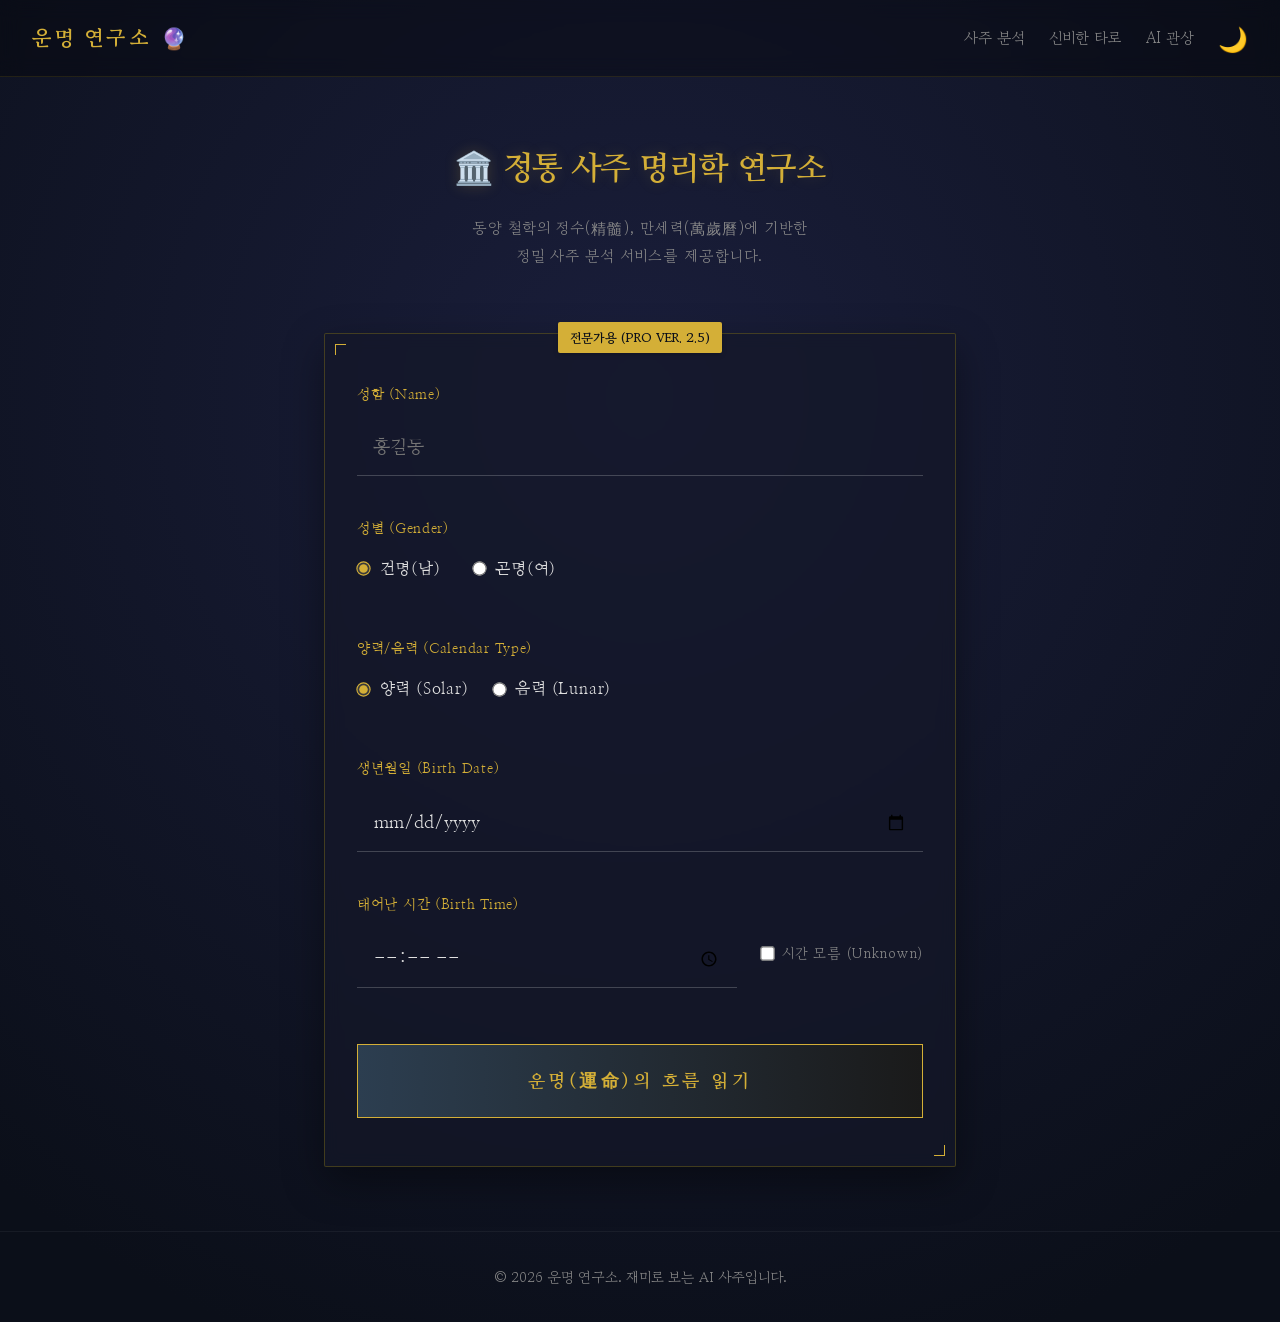
==== index.html @ 753fee1a "Enhance Saju: Add Past Life Reading and Color Therapy" ====
<!DOCTYPE html>
<html lang="ko">
<head>
    <meta charset="UTF-8">
    <meta name="viewport" content="width=device-width, initial-scale=1.0">
    <meta name="description" content="AI가 분석해주는 나의 사주와 운세! 이름, 생년월일, 태어난 시간으로 확인해보세요.">
    <meta property="og:title" content="AI 사주 분석 🔮">
    <meta property="og:description" content="나의 타고난 운명과 올해의 운세는? 지금 바로 확인하세요.">
    <title>AI 사주 분석 - 나의 운명 확인하기</title>
    <link rel="preconnect" href="https://fonts.googleapis.com">
    <link rel="preconnect" href="https://fonts.gstatic.com" crossorigin>
    <link href="https://fonts.googleapis.com/css2?family=Gowun+Batang:wght@400;700&family=Nanum+Myeongjo:wght@400;700;800&display=swap" rel="stylesheet">
    <link rel="stylesheet" href="style.css">
</head>
<body>
    <nav class="navbar">
        <div class="nav-brand">운명 연구소 🔮</div>
        <div class="nav-links">
            <a href="index.html" class="nav-item">사주 분석</a>
            <a href="tarot.html" class="nav-item">신비한 타로</a>
            <a href="face.html" class="nav-item">AI 관상</a>
            <button id="theme-toggle" class="theme-toggle">🌙</button>
        </div>
    </nav>

    <div class="container">
        <header class="header">
            <h1>🏛️ 정통 사주 명리학 연구소</h1>
            <p class="description">동양 철학의 정수(精髓), 만세력(萬歲曆)에 기반한<br>정밀 사주 분석 서비스를 제공합니다.</p>
        </header>
        
        <div class="card form-card">
            <div class="card-header-badge">전문가용 (Pro Ver. 2.5)</div>
            <form id="saju-form">
                <div class="form-group">
                    <label for="name">성함 (Name)</label>
                    <input type="text" id="name" name="name" placeholder="홍길동" required>
                </div>
                
                <div class="form-group">
                    <label>성별 (Gender)</label>
                    <div class="radio-group">
                        <label class="radio-label">
                            <input type="radio" name="gender" value="male" checked> 건명(남)
                        </label>
                        <label class="radio-label">
                            <input type="radio" name="gender" value="female"> 곤명(여)
                        </label>
                    </div>
                </div>

                <div class="form-group">
                    <label>양력/음력 (Calendar Type)</label>
                    <div class="radio-group small-gap">
                        <label class="radio-label">
                            <input type="radio" name="calendar" value="solar" checked> 양력 (Solar)
                        </label>
                        <label class="radio-label">
                            <input type="radio" name="calendar" value="lunar"> 음력 (Lunar)
                        </label>
                    </div>
                </div>

                <div class="form-group">
                    <label for="birthdate">생년월일 (Birth Date)</label>
                    <input type="date" id="birthdate" name="birthdate" required>
                </div>

                <div class="form-group">
                    <label for="birthtime">태어난 시간 (Birth Time)</label>
                    <div class="time-input-group">
                        <input type="time" id="birthtime" name="birthtime">
                        <label class="checkbox-label">
                            <input type="checkbox" id="time-unknown" name="time-unknown">
                            <span>시간 모름 (Unknown)</span>
                        </label>
                    </div>
                </div>

                <button type="submit" class="analyze-btn">운명(運命)의 흐름 읽기</button>
            </form>
        </div>

        <div id="loading" class="loading hidden">
            <div class="moon-animation"></div>
            <p class="loading-text" id="loading-text">당신의 고유한 기운(氣運)을 연결하고 있습니다...</p>
        </div>

        <div id="result" class="result hidden">
            <div class="card result-card">
                <div class="seal-mark">鑑定서</div>
                
                <!-- NEW: Key Destiny Quote -->
                <div id="key-destiny-quote" class="key-destiny-quote"></div>

                <h2 id="result-name" class="result-title"></h2>
                <p id="report-date" class="report-date"></p>
                
                <div class="saju-grid">
                    <div class="saju-item">
                        <span class="label">년주(Year)</span>
                        <span class="value" id="year-pillar">??</span>
                    </div>
                    <div class="saju-item">
                        <span class="label">월주(Month)</span>
                        <span class="value" id="month-pillar">??</span>
                    </div>
                    <div class="saju-item">
                        <span class="label">일주(Day)</span>
                        <span class="value" id="day-pillar">??</span>
                    </div>
                    <div class="saju-item">
                        <span class="label">시주(Time)</span>
                        <span class="value" id="time-pillar">??</span>
                    </div>
                </div>

                <!-- NEW: Evidence Section (Five Elements & Yin/Yang) -->
                <div class="evidence-section">
                    <h3>📊 사주 원국 분석 (Structural Analysis)</h3>
                    <p class="evidence-desc">귀하의 사주에 분포된 오행의 기운과 음양의 조화입니다.<br>이 데이터가 본 해석의 근거가 됩니다.</p>
                    
                    <div class="chart-container">
                        <h4>오행 분포 (Five Elements)</h4>
                        <div id="five-elements-chart" class="bar-chart">
                            <!-- JS will populate bars here -->
                        </div>
                    </div>

                    <div class="chart-container">
                        <h4>음양 비율 (Yin & Yang)</h4>
                        <div class="yin-yang-bar">
                            <div id="yin-bar" class="yin-part">음 50%</div>
                            <div id="yang-bar" class="yang-part">양 50%</div>
                        </div>
                    </div>
                </div>
                <!-- NEW: Total Luck Radar Chart -->
                <div class="chart-container radar-section">
                    <h4>💎 오행 종합 총운 (Total Destiny Score)</h4>
                    <p class="evidence-desc">귀하의 사주 원국을 바탕으로 분석한 5대 핵심 운세입니다.</p>
                    <div class="radar-chart-wrapper">
                        <!-- SVG Radar Chart will be injected here -->
                        <svg id="radar-chart" viewBox="0 0 200 200" class="radar-svg"></svg>
                    </div>
                </div>

                <!-- NEW: Past Life Reading -->
                <div class="card analysis-card past-life-card">
                    <h3>🕰️ 당신의 전생 (Past Life)</h3>
                    <div class="past-life-content">
                        <div id="past-life-icon" class="past-life-icon"></div>
                        <h4 id="past-life-title" class="past-life-title"></h4>
                        <p id="past-life-desc" class="past-life-desc"></p>
                    </div>
                </div>

                <!-- NEW: Color Therapy -->
                <div class="card analysis-card color-card">
                    <h3>🎨 오행 컬러 테라피 (Lucky Palette)</h3>
                    <p class="evidence-desc">부족한 기운을 채워주는 당신만의 행운 컬러입니다.<br>의상이나 소품에 활용해보세요.</p>
                    <div id="color-palette" class="color-palette">
                        <!-- Colors will be injected here -->
                    </div>
                </div>
            </div>

            <!-- 1. Basic Analysis -->
            <div class="card analysis-card">
                <h3>📜 전체 기운 요약 (Summary)</h3>
                <p id="summary-text"></p>
            </div>

            <div class="card analysis-card">
                <h3>🧠 성격 및 사고방식</h3>
                <p id="personality-text"></p>
            </div>

            <div class="card analysis-card">
                <h3>🤝 연애 및 인간관계</h3>
                <p id="love-text"></p>
            </div>

            <div class="card analysis-card">
                <h3>💰 금전 및 직업운</h3>
                <p id="wealth-text"></p>
            </div>

            <div class="card analysis-card caution-card">
                <h3>⚠️ 주의해야 할 시기</h3>
                <p id="caution-text"></p>
            </div>

            <div class="card analysis-card">
                <h3>⚖️ 오행 궁합 (Compatibility)</h3>
                <div class="compatibility-box">
                    <div class="compat-item good">
                        <span class="compat-label">잘 맞는 오행 (Good)</span>
                        <div id="good-element" class="compat-value"></div>
                        <p id="good-reason" class="compat-desc"></p>
                    </div>
                    <div class="compat-item bad">
                        <span class="compat-label">피해야 할 오행 (Bad)</span>
                        <div id="bad-element" class="compat-value"></div>
                        <p id="bad-reason" class="compat-desc"></p>
                    </div>
                </div>
            </div>

            <!-- 2. Time-based Luck -->
            <div class="card analysis-card">
                <h3>🌅 금일 일진(日辰)</h3>
                <p id="today-luck" class="highlight-text"></p>
                <p class="lock-hint">🔒 금일 일진은 하루에 한 번만 갱신됩니다.</p>
            </div>

            <div class="card analysis-card">
                <h3>🗓️ 연도별 대운 흐름 (2024~2026)</h3>
                <div id="yearly-luck-container" class="yearly-luck-container">
                    <!-- JS will populate this -->
                </div>
                <div class="premium-lock">
                    <p>🔒 2027~2032년 상세 대운 흐름은 프리미엄 분석에서 제공됩니다.</p>
                </div>
            </div>

            <!-- 3. Lucky Items -->
            <div class="card analysis-card">
                <h3>🍀 개운(開運) 처방</h3>
                <div class="lucky-grid">
                    <div class="lucky-item">
                        <span class="lucky-label">행운의 수(數)</span>
                        <span id="lucky-numbers" class="lucky-value"></span>
                    </div>
                    <div class="lucky-item">
                        <span class="lucky-label">행운의 색(色)</span>
                        <span id="lucky-color" class="lucky-value"></span>
                    </div>
                </div>
            </div>
            
            <div class="methodology-section">
                <h4>📚 해석 기준 및 산출 방식 (Methodology)</h4>
                <ul>
                    <li>사주 원국은 고문헌에 기록된 <strong>만세력(萬歲曆)</strong> 기준 천간·지지 조합으로 정밀하게 계산됩니다.</li>
                    <li>오행 분포는 각 주(年·月·日·時)의 기운을 가중 평균하여 산출된 데이터입니다.</li>
                    <li>본 서비스는 명리학 이론을 기반으로 한 계산 결과를 구조적으로 해석합니다. 무작위 생성이 아닌, <strong>데이터 기반 분석</strong>입니다.</li>
                </ul>
            </div>

            <div class="next-visit-hint">
                <p>💡 다음 절기(節氣) 변화일에 귀하의 운의 흐름이 미세하게 달라집니다.<br><strong>3일 후</strong>에 다시 확인하여 변화를 살피시기 바랍니다.</p>
            </div>

            <button onclick="location.reload()" class="retry-btn">새로운 명조 분석하기</button>
        </div>
    </div>

    <footer class="footer">
        <p>© 2026 운명 연구소. 재미로 보는 AI 사주입니다.</p>
    </footer>

    <script src="script.js"></script>
</body>
</html>
---- style.css ----
:root {
    --bg-color: #0b0f19; /* Deep Night Sky */
    --bg-gradient: radial-gradient(circle at 50% 30%, #1a1e3b 0%, #0b0f19 90%);
    --card-bg: rgba(20, 24, 40, 0.7); /* Translucent dark glass */
    --card-border: 1px solid rgba(255, 215, 0, 0.2);
    --primary: #d4af37; /* Metallic Gold */
    --secondary: #a0a0a0; /* Silver Grey */
    --accent: #FFD700; /* Bright Gold */
    --text-main: #e0e0e0;
    --text-muted: #888888;
    --btn-bg: linear-gradient(to right, #2c3e50, #1a1a1a);
    --btn-border: 1px solid #d4af37;
    --btn-text: #d4af37;
    --font-serif: 'Nanum Myeongjo', serif;
    --font-sans: 'Gowun Batang', serif;
    
    /* Element Colors */
    --wood: #4caf50;
    --fire: #e53935;
    --earth: #a1887f;
    --metal: #bdbdbd;
    --water: #2196f3;
}

[data-theme="light"] {
    --bg-color: #fdfbf7; 
    --bg-gradient: none;
    --card-bg: #ffffff;
    --card-border: 1px solid #8b0000;
    --primary: #8b0000;
    --secondary: #2c3e50;
    --accent: #a0522d;
    --text-main: #1a1a1a;
    --text-muted: #555555;
    --btn-bg: #f8f8f8;
    --btn-border: 1px solid #8b0000;
    --btn-text: #8b0000;
}

* {
    box-sizing: border-box;
    margin: 0;
    padding: 0;
    font-family: var(--font-sans);
}

body {
    background-color: var(--bg-color);
    background-image: var(--bg-gradient);
    min-height: 100vh;
    color: var(--text-main);
    transition: all 0.5s ease;
    line-height: 1.8; /* More readable spacing */
}

h1, h2, h3, h4 {
    font-family: var(--font-serif);
    font-weight: 700;
    letter-spacing: -0.01em;
}

/* Navbar */
.navbar {
    display: flex;
    justify-content: space-between;
    align-items: center;
    padding: 1.2rem 2rem;
    background: rgba(0, 0, 0, 0.3);
    backdrop-filter: blur(10px);
    border-bottom: 1px solid rgba(255, 215, 0, 0.1);
    position: sticky;
    top: 0;
    z-index: 100;
}

.nav-brand {
    font-size: 1.3rem;
    font-weight: 600;
    color: var(--primary);
    text-transform: uppercase;
    letter-spacing: 0.15em;
}

.nav-links {
    display: flex;
    align-items: center;
    gap: 1.5rem;
}

.nav-item {
    color: var(--text-muted);
    text-decoration: none;
    font-size: 0.95rem;
    transition: color 0.3s;
}

.nav-item.active, .nav-item:hover {
    color: var(--primary);
    font-weight: bold;
}

.theme-toggle {
    background: none;
    border: none;
    font-size: 1.5rem;
    cursor: pointer;
    color: var(--text-main);
    transition: transform 0.3s;
}
.theme-toggle:hover {
    transform: rotate(20deg);
}

.container {
    max-width: 680px;
    margin: 4rem auto;
    padding: 0 1.5rem;
}

.header {
    text-align: center;
    margin-bottom: 4rem;
    animation: fadeIn 1.5s ease-out;
}

.header h1 {
    font-size: 2rem;
    margin-bottom: 1rem;
    color: var(--primary);
    text-shadow: 0 0 15px rgba(212, 175, 55, 0.2);
}

.description {
    color: var(--text-muted);
    font-size: 0.95rem;
    font-weight: 300;
    letter-spacing: 0.05em;
}

/* Card Styling - More whitespace, simpler */
.card {
    background: var(--card-bg);
    border: var(--card-border);
    border-radius: 2px;
    padding: 3rem 2rem;
    margin-bottom: 2.5rem;
    box-shadow: 0 15px 40px rgba(0,0,0,0.4);
    position: relative;
    backdrop-filter: blur(8px);
}

/* Corner Accents */
.card::before, .card::after {
    content: '';
    position: absolute;
    width: 10px;
    height: 10px;
    border: 1px solid var(--primary);
    transition: all 0.3s;
    z-index: 1;
}
.card::before { top: 10px; left: 10px; border-right: none; border-bottom: none; }
.card::after { bottom: 10px; right: 10px; border-left: none; border-top: none; }

.result-card::before {
    content: "命";
    opacity: 0.03;
    font-size: 250px;
    position: absolute;
    top: 50%;
    left: 50%;
    transform: translate(-50%, -50%);
    pointer-events: none;
    font-family: var(--font-serif);
    z-index: 0;
}

.card-header-badge {
    position: absolute;
    top: -12px;
    left: 50%;
    transform: translateX(-50%);
    background: var(--primary);
    color: var(--bg-color);
    padding: 4px 12px;
    font-size: 0.8rem;
    font-weight: bold;
    text-transform: uppercase;
    border-radius: 2px;
    box-shadow: 0 2px 5px rgba(0,0,0,0.2);
    z-index: 10;
    white-space: nowrap;
}

.form-group {
    margin-bottom: 2.5rem;
}

label {
    display: block;
    margin-bottom: 0.8rem;
    font-weight: 500;
    color: var(--primary);
    font-size: 0.9rem;
    font-family: var(--font-serif);
    letter-spacing: 0.05em;
}

input[type="text"],
input[type="date"],
input[type="time"] {
    width: 100%;
    padding: 1rem;
    border: none;
    border-bottom: 1px solid rgba(255, 255, 255, 0.2);
    background: transparent;
    color: var(--text-main);
    font-size: 1.1rem;
    transition: border-color 0.3s;
    font-family: var(--font-serif);
}

input:focus {
    outline: none;
    border-color: var(--primary);
}

[data-theme="light"] input[type="text"],
[data-theme="light"] input[type="date"],
[data-theme="light"] input[type="time"] {
    border-bottom: 1px solid rgba(0,0,0,0.2);
}

.time-input-group {
    display: flex;
    align-items: center;
    gap: 1.5rem;
}

.checkbox-label {
    display: flex;
    align-items: center;
    gap: 0.5rem;
    cursor: pointer;
    font-size: 0.9rem;
    color: var(--text-muted);
    white-space: nowrap;
}

.radio-group {
    display: flex;
    gap: 2rem;
}

.radio-group.small-gap {
    gap: 1.5rem;
}

.radio-label {
    display: flex;
    align-items: center;
    gap: 0.6rem;
    cursor: pointer;
    font-size: 1rem;
    color: var(--text-main);
}

input[type="radio"], input[type="checkbox"] {
    accent-color: var(--primary);
    transform: scale(1.1);
}

.analyze-btn, .retry-btn {
    width: 100%;
    padding: 1.5rem;
    background: var(--btn-bg);
    color: var(--btn-text);
    border: var(--btn-border);
    border-radius: 0;
    font-size: 1.1rem;
    font-weight: 600;
    cursor: pointer;
    text-transform: uppercase;
    letter-spacing: 0.2em;
    transition: all 0.3s;
    font-family: var(--font-serif);
    margin-top: 1rem;
}

.analyze-btn:hover, .retry-btn:hover {
    background: rgba(212, 175, 55, 0.1);
    box-shadow: 0 0 20px rgba(212, 175, 55, 0.1);
}

/* Loading Animation - Moon Phase or Pulsing Star */
.loading {
    text-align: center;
    padding: 5rem 0;
}

.moon-animation {
    width: 60px;
    height: 60px;
    border-radius: 50%;
    box-shadow: 15px 15px 0 0 var(--primary);
    margin: 0 auto 2rem;
    animation: moon-phase 3s infinite linear;
}

@keyframes moon-phase {
    0% { transform: rotate(0deg); opacity: 0.5; }
    50% { opacity: 1; }
    100% { transform: rotate(360deg); opacity: 0.5; }
}

.loading-text {
    font-family: var(--font-serif);
    font-size: 1.1rem;
    color: var(--text-muted);
    letter-spacing: 0.1em;
}

/* Result Section */
.seal-mark {
    position: absolute;
    top: 20px;
    right: 20px;
    width: 60px;
    height: 60px;
    border: 2px solid #e74c3c;
    border-radius: 50%;
    color: #e74c3c;
    display: flex;
    align-items: center;
    justify-content: center;
    font-family: var(--font-serif);
    font-weight: 900;
    font-size: 0.9rem;
    opacity: 0.8;
    box-shadow: inset 0 0 0 1px #e74c3c;
    z-index: 5;
    transform: rotate(-10deg);
}

.key-destiny-quote {
    text-align: center;
    font-family: var(--font-serif);
    font-size: 1.25rem;
    font-weight: 700;
    color: var(--accent);
    margin: 1.5rem 0 2rem;
    padding: 1rem;
    border-top: 1px solid rgba(255, 215, 0, 0.2);
    border-bottom: 1px solid rgba(255, 215, 0, 0.2);
    line-height: 1.5;
    font-style: italic;
    position: relative;
    z-index: 1;
}

.result-title {
    text-align: center;
    font-size: 1.6rem;
    color: var(--primary);
    margin-bottom: 0.5rem;
    position: relative;
    z-index: 1;
}

.report-date {
    text-align: center;
    color: var(--text-muted);
    font-size: 0.8rem;
    margin-bottom: 3rem;
    font-family: monospace;
    opacity: 0.6;
    position: relative;
    z-index: 1;
}

.saju-grid {
    display: grid;
    grid-template-columns: repeat(4, 1fr);
    gap: 1px;
    background: rgba(255, 215, 0, 0.1);
    border: 1px solid rgba(255, 215, 0, 0.1);
    margin-bottom: 2rem;
    position: relative;
    z-index: 1;
}

.saju-item {
    background: rgba(10, 14, 25, 0.8);
    padding: 1.5rem 0.5rem;
    text-align: center;
}

[data-theme="light"] .saju-item {
    background: #f8f8f8;
}

.saju-item .label {
    display: block;
    font-size: 0.7rem;
    color: var(--text-muted);
    margin-bottom: 0.5rem;
    text-transform: uppercase;
}

.saju-item .value {
    font-size: 1.4rem;
    font-weight: bold;
    color: var(--text-main);
    font-family: var(--font-serif);
}

/* Evidence Section */
.evidence-section {
    margin-top: 2rem;
    padding-top: 2rem;
    border-top: 1px solid rgba(255,255,255,0.05);
    position: relative;
    z-index: 1;
}

.evidence-desc {
    font-size: 0.9rem;
    color: var(--text-muted);
    margin-bottom: 1.5rem;
    text-align: center;
}

.chart-container {
    margin-bottom: 2rem;
}

.chart-container h4 {
    font-size: 0.9rem;
    color: var(--primary);
    margin-bottom: 1rem;
    text-align: center;
}

.bar-chart {
    display: flex;
    justify-content: space-between;
    align-items: flex-end;
    height: 120px;
    padding: 0 1rem;
    gap: 10px;
}

.bar-group {
    display: flex;
    flex-direction: column;
    align-items: center;
    flex: 1;
    height: 100%;
    justify-content: flex-end;
}

.bar {
    width: 100%;
    background: var(--secondary);
    transition: height 1s ease-out;
    border-radius: 2px 2px 0 0;
    min-height: 2px;
}

.bar-label {
    margin-top: 0.5rem;
    font-size: 0.8rem;
    color: var(--text-muted);
    text-align: center;
}

.yin-yang-bar {
    display: flex;
    width: 100%;
    height: 30px;
    border-radius: 15px;
    overflow: hidden;
    margin-top: 0.5rem;
}

.yin-part {
    background-color: #34495e;
    display: flex;
    align-items: center;
    justify-content: center;
    font-size: 0.8rem;
    color: #fff;
    transition: width 1s ease-out;
}

.yang-part {
    background-color: #e74c3c;
    display: flex;
    align-items: center;
    justify-content: center;
    font-size: 0.8rem;
    color: #fff;
    transition: width 1s ease-out;
}

/* Radar Chart (SVG) */
.radar-section {
    display: flex;
    flex-direction: column;
    align-items: center;
}

.radar-chart-wrapper {
    width: 250px;
    height: 250px;
    position: relative;
    margin: 0 auto;
}

.radar-svg {
    width: 100%;
    height: 100%;
    overflow: visible;
}

.radar-grid {
    fill: none;
    stroke: rgba(255, 255, 255, 0.1);
    stroke-width: 1;
}

.radar-axis {
    stroke: rgba(255, 255, 255, 0.1);
    stroke-width: 1;
}

.radar-area {
    fill: rgba(212, 175, 55, 0.3);
    stroke: var(--primary);
    stroke-width: 2;
    transition: all 1s ease;
}

.radar-label {
    font-size: 10px;
    fill: var(--text-muted);
    text-anchor: middle;
    dominant-baseline: middle;
}

/* Analysis Cards */
.analysis-card {
    border-left: 3px solid var(--primary);
}

.analysis-card h3 {
    color: var(--primary);
    margin-bottom: 1.5rem;
    font-size: 1.2rem;
}

.analysis-card p {
    text-align: justify;
    line-height: 1.9;
    color: var(--text-main);
    font-size: 1rem;
}

.caution-card {
    border-left: 3px solid #e74c3c;
    background: rgba(231, 76, 60, 0.05);
}

.caution-card h3 {
    color: #e74c3c;
}

/* Compatibility Box */
.compatibility-box {
    display: grid;
    gap: 1.5rem;
}

.compat-item {
    background: rgba(255,255,255,0.03);
    padding: 1.5rem;
    border-radius: 4px;
}

.compat-item.good {
    border-left: 4px solid var(--wood);
    background: rgba(76, 175, 80, 0.05);
}

.compat-item.bad {
    border-left: 4px solid var(--fire);
    background: rgba(229, 57, 53, 0.05);
}

.compat-label {
    font-size: 0.85rem;
    text-transform: uppercase;
    color: var(--text-muted);
    display: block;
    margin-bottom: 0.5rem;
}

.compat-value {
    font-size: 1.3rem;
    font-weight: bold;
    color: var(--text-main);
    margin-bottom: 0.5rem;
    font-family: var(--font-serif);
}

.compat-desc {
    font-size: 0.95rem;
    color: var(--text-muted);
}

.highlight-text {
    color: var(--accent);
    font-weight: 500;
}

.lock-hint {
    font-size: 0.85rem;
    color: var(--text-muted);
    margin-top: 1rem;
    text-align: center;
    background: rgba(0,0,0,0.2);
    padding: 0.5rem;
    border-radius: 4px;
}

.yearly-luck-container {
    display: grid;
    gap: 1rem;
}

.year-card {
    background: rgba(255,255,255,0.03);
    padding: 1.5rem;
    border: 1px solid rgba(255,255,255,0.05);
}

.year-title {
    color: var(--primary);
    margin-bottom: 0.5rem;
    display: block;
}

.premium-lock {
    margin-top: 1.5rem;
    padding: 1.5rem;
    background: rgba(0,0,0,0.3);
    border: 1px dashed var(--primary);
    text-align: center;
    color: var(--secondary);
    font-size: 0.9rem;
    opacity: 0.8;
}

.lucky-grid {
    display: grid;
    grid-template-columns: 1fr 1fr;
    gap: 1.5rem;
}

.lucky-item {
    text-align: center;
    padding: 1.5rem;
    border: 1px solid rgba(255, 215, 0, 0.1);
}

.lucky-label {
    display: block;
    color: var(--text-muted);
    font-size: 0.8rem;
    margin-bottom: 0.5rem;
}

.lucky-value {
    font-size: 1.2rem;
    color: var(--primary);
    font-family: var(--font-serif);
}

.methodology-section {
    margin-top: 3rem;
    padding: 2rem;
    background: rgba(255,255,255,0.05);
    border-radius: 4px;
    border-top: 1px solid rgba(255,255,255,0.1);
    font-size: 0.85rem;
    color: var(--text-muted);
    text-align: left;
}

.methodology-section h4 {
    color: var(--primary);
    margin-bottom: 1rem;
    font-size: 0.95rem;
}

.methodology-section ul {
    list-style-type: none;
    padding-left: 0;
}

.methodology-section li {
    margin-bottom: 0.5rem;
    position: relative;
    padding-left: 1rem;
}

.methodology-section li::before {
    content: "•";
    color: var(--primary);
    position: absolute;
    left: 0;
}

.next-visit-hint {
    margin: 2rem 0;
    text-align: center;
    font-size: 0.95rem;
    color: var(--text-muted);
    padding: 1rem;
    border-radius: 8px;
    background: rgba(212, 175, 55, 0.05);
}

.next-visit-hint strong {
    color: var(--primary);
}

/* Tarot Page Specifics */
.tarot-board {
    display: grid;
    grid-template-columns: repeat(auto-fit, minmax(60px, 1fr));
    gap: 10px;
    margin-bottom: 2rem;
    justify-content: center;
}

.tarot-card {
    width: 60px;
    height: 100px;
    perspective: 1000px;
    cursor: pointer;
    transition: transform 0.3s;
}

.tarot-card:hover {
    transform: translateY(-10px);
    z-index: 10;
}

.card-inner {
    position: relative;
    width: 100%;
    height: 100%;
    text-align: center;
    transition: transform 0.8s;
    transform-style: preserve-3d;
    box-shadow: 0 4px 8px rgba(0,0,0,0.3);
    border-radius: 5px;
}

.tarot-card.flipped .card-inner {
    transform: rotateY(180deg);
}

.card-front, .card-back {
    position: absolute;
    width: 100%;
    height: 100%;
    backface-visibility: hidden;
    border-radius: 5px;
}

.card-back {
    background: linear-gradient(135deg, #2c3e50, #000000);
    border: 2px solid var(--primary);
    background-image: repeating-linear-gradient(45deg, transparent 0, transparent 5px, rgba(212, 175, 55, 0.1) 5px, rgba(212, 175, 55, 0.1) 10px);
}

.card-front {
    background-color: #f0e6d2; /* Default card stock color */
    color: #333;
    transform: rotateY(180deg);
    display: flex;
    align-items: center;
    justify-content: center;
    font-family: var(--font-serif);
    font-weight: bold;
    border: 2px solid var(--primary);
    /* Make sure background image covers correctly */
    background-size: cover;
    background-position: center;
    background-repeat: no-repeat;
}

.selected-card-view {
    width: 200px; /* Larger view */
    height: 340px;
    margin: 0 auto 2rem;
    background: #f0e6d2;
    color: #333;
    border: 4px solid var(--primary);
    border-radius: 10px;
    display: flex;
    align-items: center;
    justify-content: center;
    font-size: 3rem;
    font-weight: bold;
    font-family: serif;
    box-shadow: 0 0 20px rgba(255, 215, 0, 0.2);
    /* Make sure background image covers correctly */
    background-size: cover;
    background-position: center;
    background-repeat: no-repeat;
}

.hidden {
    display: none;
}

.footer {
    margin-top: 4rem;
    padding: 2rem;
    color: var(--text-muted);
    border-top: 1px solid rgba(255,255,255,0.05);
    text-align: center;
    font-size: 0.9rem;
}

@keyframes fadeIn {
    from { opacity: 0; transform: translateY(20px); }
    to { opacity: 1; transform: translateY(0); }
}

@media (max-width: 600px) {
    .container { padding: 0 1rem; margin-top: 2rem; }
    .saju-grid { grid-template-columns: repeat(2, 1fr); }
    .header h1 { font-size: 1.6rem; }
    .bar-chart { height: 100px; gap: 5px; }
    .tarot-board { grid-template-columns: repeat(6, 1fr); }
    /* Mobile tarot adjustments */
    .tarot-card { width: 45px; height: 75px; }
}

/* Face Analysis Styles */
.upload-area {
    border: 2px dashed var(--primary);
    border-radius: 10px;
    padding: 3rem;
    text-align: center;
    cursor: pointer;
    transition: all 0.3s;
    background: rgba(255, 255, 255, 0.05);
}

.upload-area:hover {
    background: rgba(255, 255, 255, 0.1);
    transform: translateY(-2px);
}

.upload-icon {
    font-size: 3rem;
    margin-bottom: 1rem;
}

.upload-text {
    font-size: 1.1rem;
    font-weight: bold;
    margin-bottom: 0.5rem;
}

.upload-sub {
    font-size: 0.9rem;
    color: var(--text-muted);
}

.preview-container {
    margin-top: 1.5rem;
    position: relative;
    display: inline-block;
    border: 2px solid var(--primary);
    border-radius: 10px;
    overflow: hidden;
    max-width: 100%;
}

#face-preview {
    max-width: 100%;
    max-height: 400px;
    display: block;
}

.scan-line {
    position: absolute;
    top: 0;
    left: 0;
    width: 100%;
    height: 4px;
    background: var(--accent);
    box-shadow: 0 0 10px var(--accent);
    animation: none; /* JS triggers this */
}

@keyframes scan {
    0% { top: 0%; }
    100% { top: 100%; }
}

.face-type-box {
    text-align: center;
    margin: 2rem 0;
    padding: 2rem;
    background: rgba(255,255,255,0.05);
    border-radius: 10px;
    border: 1px solid var(--primary);
}

.face-label {
    display: block;
    color: var(--text-muted);
    font-size: 0.9rem;
    margin-bottom: 0.5rem;
}

.face-value {
    font-size: 2.5rem;
    color: var(--primary);
    font-weight: bold;
    margin-bottom: 1rem;
    text-shadow: 0 0 10px rgba(212, 175, 55, 0.3);
}

.face-desc {
    font-size: 1.1rem;
    line-height: 1.6;
}
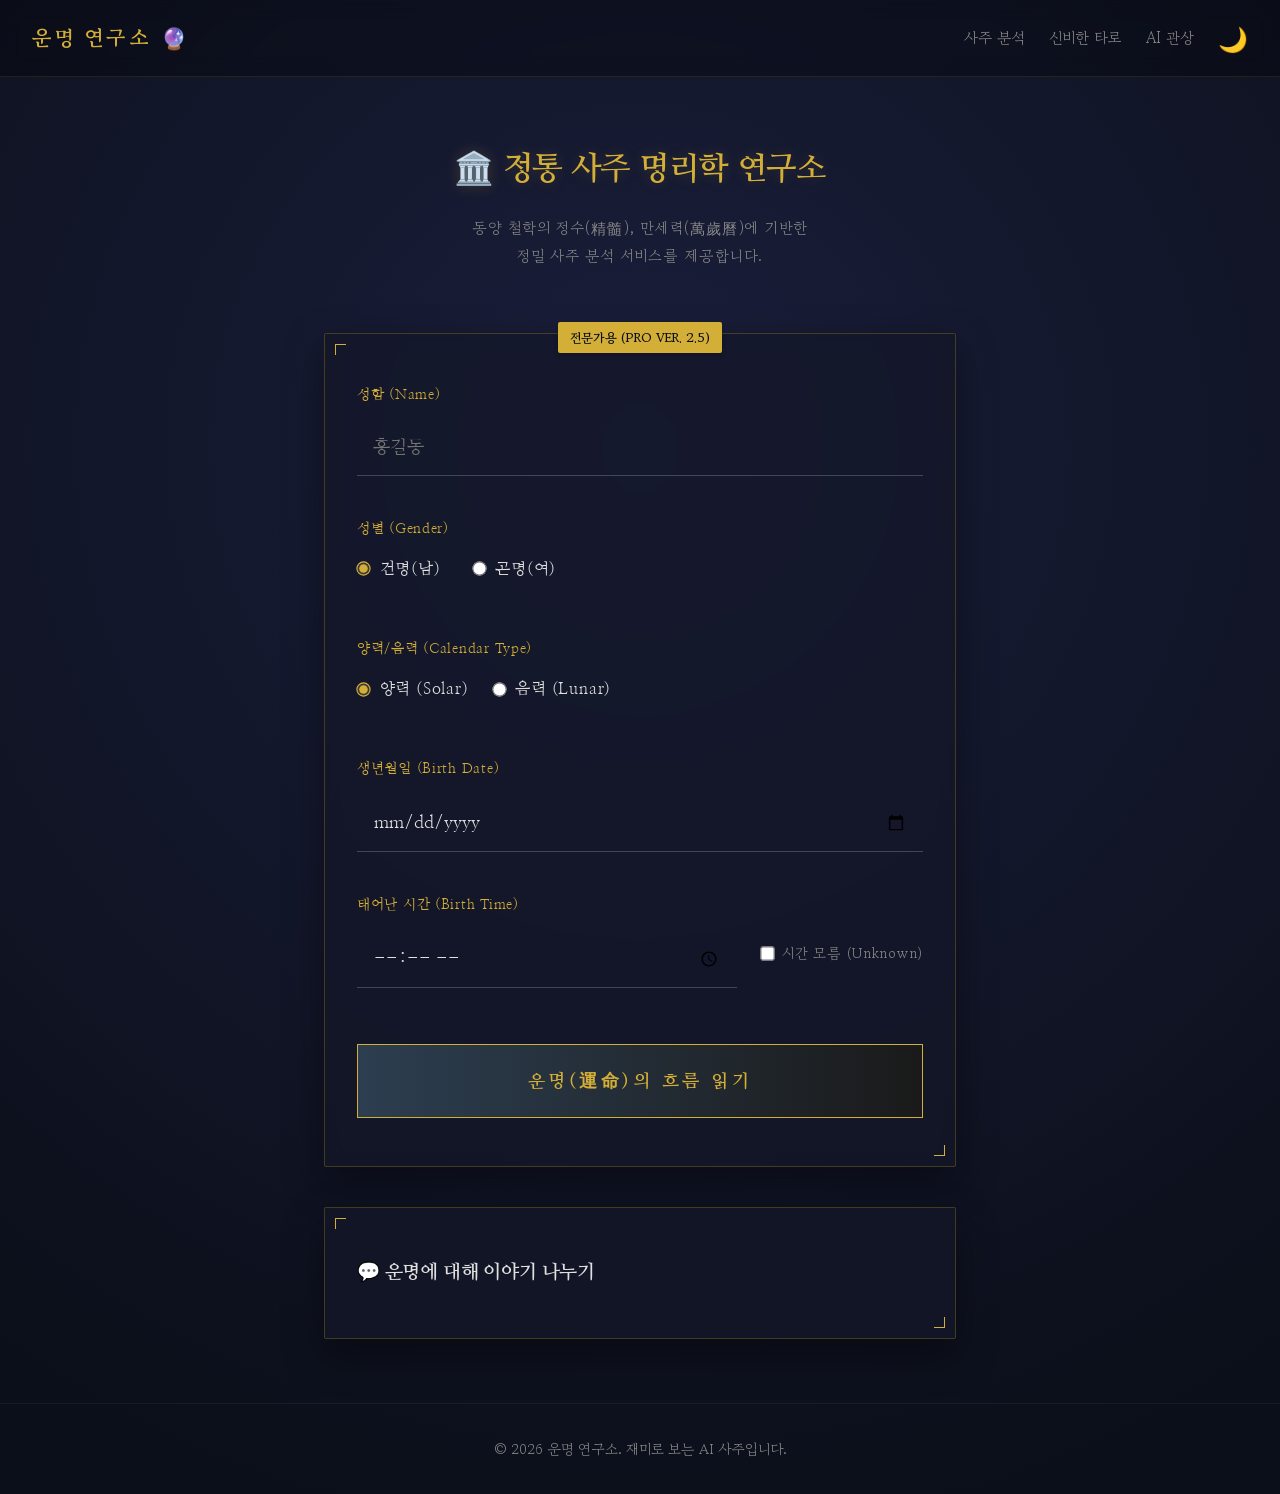
==== commit dd235cb2: "Add Disqus comment sections to all pages" ====
--- a/index.html
+++ b/index.html
@@ -144,25 +144,6 @@
                         <svg id="radar-chart" viewBox="0 0 200 200" class="radar-svg"></svg>
                     </div>
                 </div>
-
-                <!-- NEW: Past Life Reading -->
-                <div class="card analysis-card past-life-card">
-                    <h3>🕰️ 당신의 전생 (Past Life)</h3>
-                    <div class="past-life-content">
-                        <div id="past-life-icon" class="past-life-icon"></div>
-                        <h4 id="past-life-title" class="past-life-title"></h4>
-                        <p id="past-life-desc" class="past-life-desc"></p>
-                    </div>
-                </div>
-
-                <!-- NEW: Color Therapy -->
-                <div class="card analysis-card color-card">
-                    <h3>🎨 오행 컬러 테라피 (Lucky Palette)</h3>
-                    <p class="evidence-desc">부족한 기운을 채워주는 당신만의 행운 컬러입니다.<br>의상이나 소품에 활용해보세요.</p>
-                    <div id="color-palette" class="color-palette">
-                        <!-- Colors will be injected here -->
-                    </div>
-                </div>
             </div>
 
             <!-- 1. Basic Analysis -->
@@ -254,6 +235,25 @@
 
             <button onclick="location.reload()" class="retry-btn">새로운 명조 분석하기</button>
         </div>
+
+        <!-- NEW: Disqus Comments -->
+        <div class="card comment-section">
+            <h3>💬 운명에 대해 이야기 나누기</h3>
+            <div id="disqus_thread"></div>
+            <script>
+                var disqus_config = function () {
+                    this.page.url = window.location.href;  
+                    this.page.identifier = "saju_main"; 
+                };
+                (function() { 
+                    var d = document, s = d.createElement('script');
+                    s.src = 'https://fortune-lab-1.disqus.com/embed.js'; // Replace with your shortname
+                    s.setAttribute('data-timestamp', +new Date());
+                    (d.head || d.body).appendChild(s);
+                })();
+            </script>
+            <noscript>Please enable JavaScript to view the <a href="https://disqus.com/?ref_noscript">comments powered by Disqus.</a></noscript>
+        </div>
     </div>
 
     <footer class="footer">
--- a/style.css
+++ b/style.css
@@ -342,20 +342,20 @@
     transform: rotate(-10deg);
 }
 
-.key-destiny-quote {
-    text-align: center;
-    font-family: var(--font-serif);
-    font-size: 1.25rem;
-    font-weight: 700;
+.saju-face-link {
+    text-align: center;
+    margin: 1.5rem 0;
+    padding: 1rem;
+    border-top: 1px solid rgba(255,255,255,0.1);
+    border-bottom: 1px solid rgba(255,255,255,0.1);
+}
+
+.saju-face-link p {
+    font-family: var(--font-serif);
+    font-style: italic;
     color: var(--accent);
-    margin: 1.5rem 0 2rem;
-    padding: 1rem;
-    border-top: 1px solid rgba(255, 215, 0, 0.2);
-    border-bottom: 1px solid rgba(255, 215, 0, 0.2);
-    line-height: 1.5;
-    font-style: italic;
-    position: relative;
-    z-index: 1;
+    font-size: 1.1rem;
+    line-height: 1.6;
 }
 
 .result-title {
@@ -942,4 +942,41 @@
 .face-desc {
     font-size: 1.1rem;
     line-height: 1.6;
+}
+
+/* Face Part Analysis */
+.face-parts-list {
+    display: flex;
+    flex-direction: column;
+    gap: 1.5rem;
+}
+
+.face-part-item {
+    display: flex;
+    align-items: flex-start;
+    gap: 1rem;
+    padding: 1rem;
+    background: rgba(255,255,255,0.03);
+    border-radius: 8px;
+    border-left: 2px solid var(--secondary);
+}
+
+.part-icon {
+    font-size: 1.8rem;
+    min-width: 40px;
+    text-align: center;
+}
+
+.part-content strong {
+    display: block;
+    color: var(--primary);
+    margin-bottom: 0.3rem;
+    font-size: 1.05rem;
+}
+
+.part-content p {
+    margin: 0;
+    font-size: 0.95rem;
+    color: var(--text-main);
+    line-height: 1.5;
 }
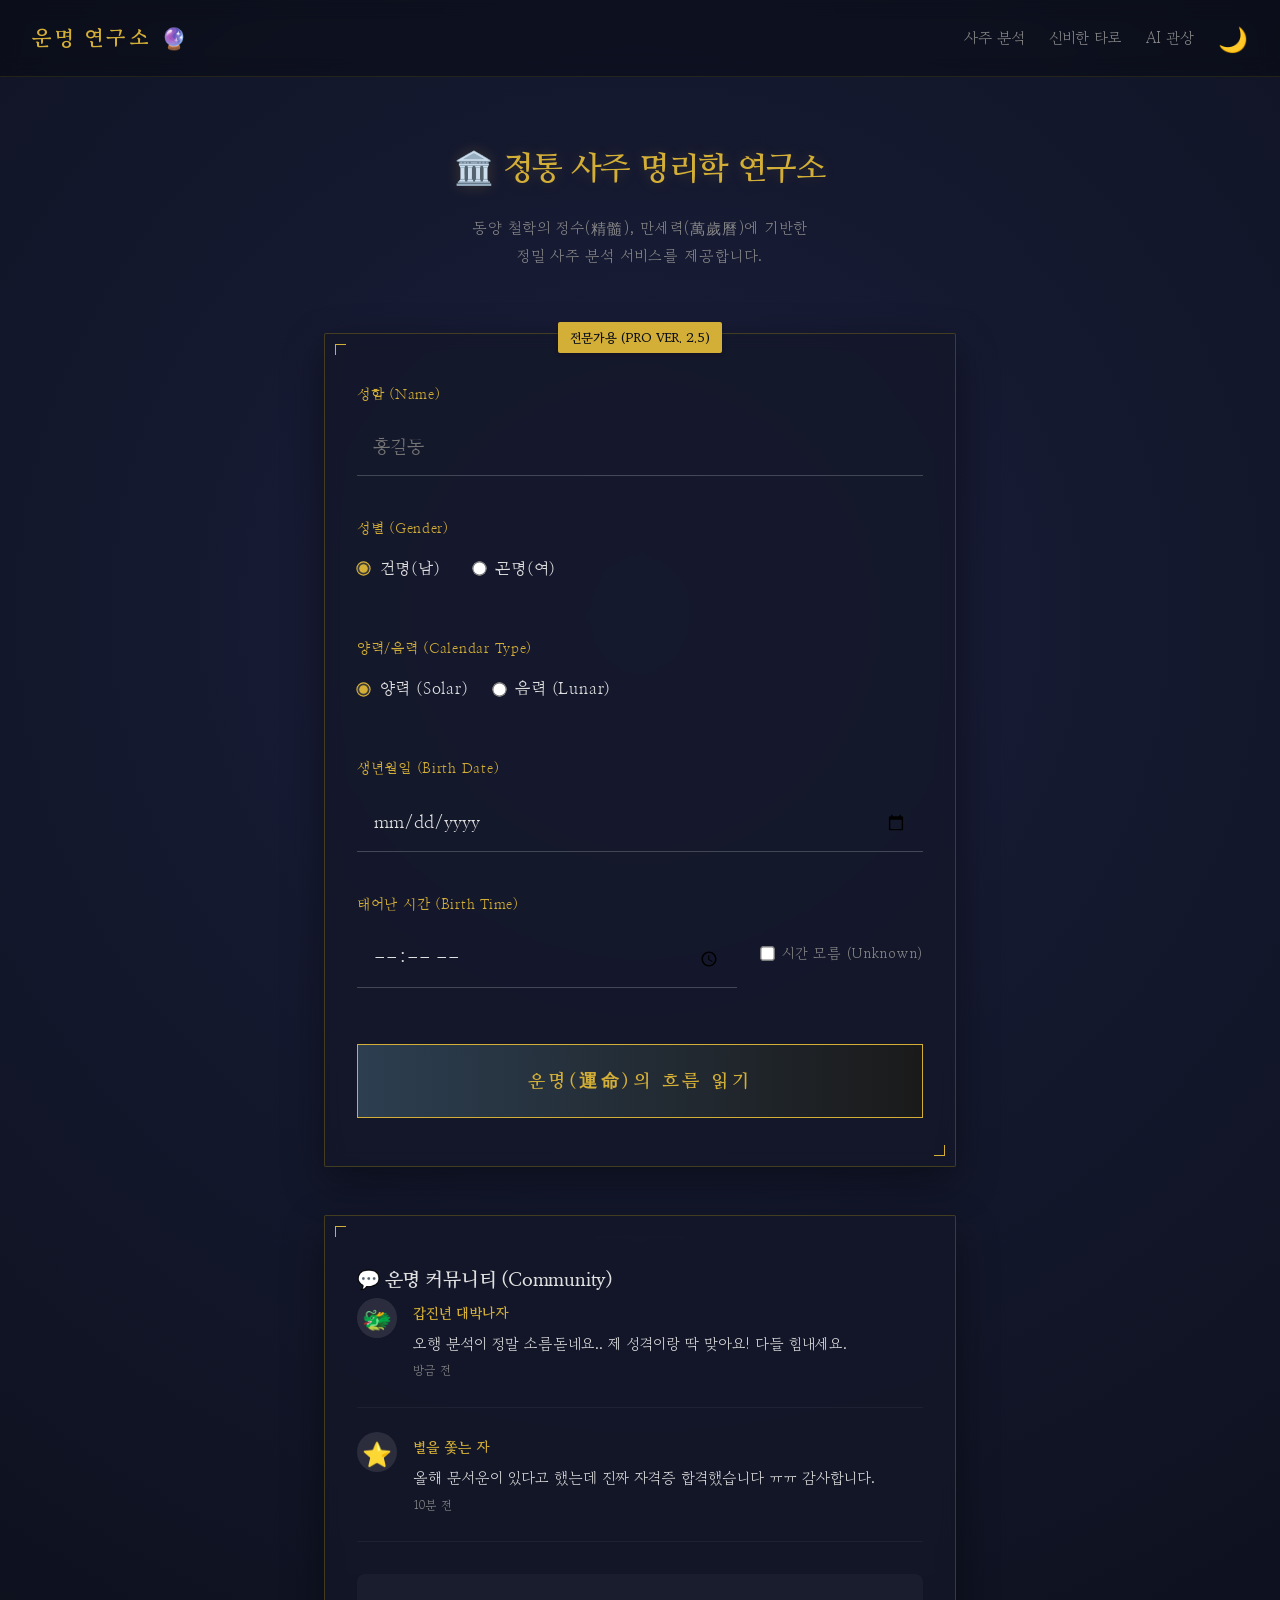
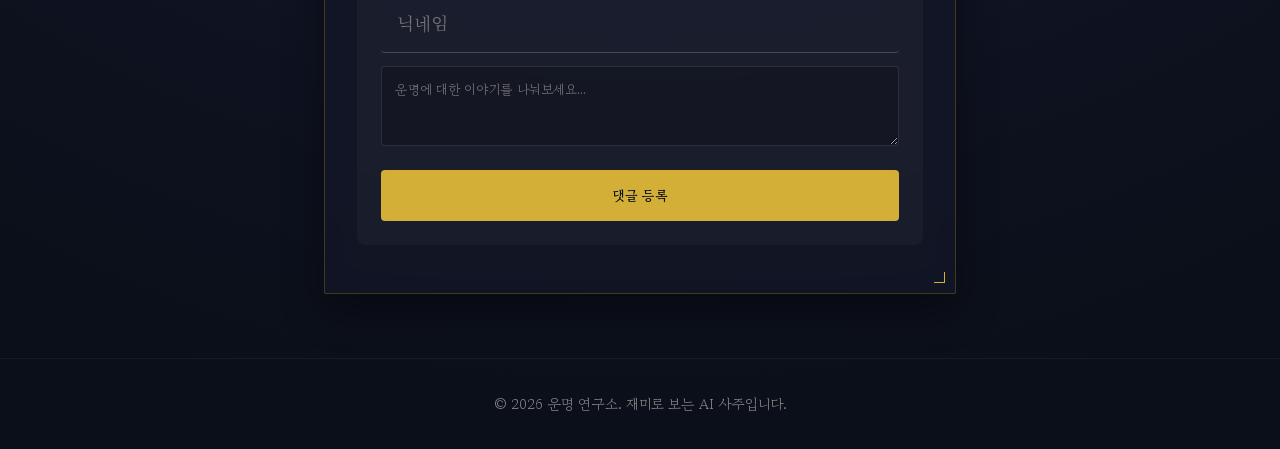
==== commit b22b3f7a: "Replace Disqus with Mock Comment System for Prototype" ====
--- a/index.html
+++ b/index.html
@@ -236,23 +236,32 @@
             <button onclick="location.reload()" class="retry-btn">새로운 명조 분석하기</button>
         </div>
 
-        <!-- NEW: Disqus Comments -->
+        <!-- Mock Comment Section (Replaces Disqus for Prototype) -->
         <div class="card comment-section">
-            <h3>💬 운명에 대해 이야기 나누기</h3>
-            <div id="disqus_thread"></div>
-            <script>
-                var disqus_config = function () {
-                    this.page.url = window.location.href;  
-                    this.page.identifier = "saju_main"; 
-                };
-                (function() { 
-                    var d = document, s = d.createElement('script');
-                    s.src = 'https://fortune-lab-1.disqus.com/embed.js'; // Replace with your shortname
-                    s.setAttribute('data-timestamp', +new Date());
-                    (d.head || d.body).appendChild(s);
-                })();
-            </script>
-            <noscript>Please enable JavaScript to view the <a href="https://disqus.com/?ref_noscript">comments powered by Disqus.</a></noscript>
+            <h3>💬 운명 커뮤니티 (Community)</h3>
+            <div class="comment-list">
+                <div class="comment-item">
+                    <div class="comment-avatar">🐲</div>
+                    <div class="comment-content">
+                        <span class="comment-author">갑진년 대박나자</span>
+                        <p class="comment-text">오행 분석이 정말 소름돋네요.. 제 성격이랑 딱 맞아요! 다들 힘내세요.</p>
+                        <span class="comment-date">방금 전</span>
+                    </div>
+                </div>
+                <div class="comment-item">
+                    <div class="comment-avatar">⭐</div>
+                    <div class="comment-content">
+                        <span class="comment-author">별을 쫓는 자</span>
+                        <p class="comment-text">올해 문서운이 있다고 했는데 진짜 자격증 합격했습니다 ㅠㅠ 감사합니다.</p>
+                        <span class="comment-date">10분 전</span>
+                    </div>
+                </div>
+            </div>
+            <div class="comment-form">
+                <input type="text" placeholder="닉네임" class="comment-input-name">
+                <textarea placeholder="운명에 대한 이야기를 나눠보세요..." class="comment-input-text"></textarea>
+                <button class="comment-submit-btn">댓글 등록</button>
+            </div>
         </div>
     </div>
 
--- a/style.css
+++ b/style.css
@@ -827,30 +827,6 @@
     display: none;
 }
 
-.footer {
-    margin-top: 4rem;
-    padding: 2rem;
-    color: var(--text-muted);
-    border-top: 1px solid rgba(255,255,255,0.05);
-    text-align: center;
-    font-size: 0.9rem;
-}
-
-@keyframes fadeIn {
-    from { opacity: 0; transform: translateY(20px); }
-    to { opacity: 1; transform: translateY(0); }
-}
-
-@media (max-width: 600px) {
-    .container { padding: 0 1rem; margin-top: 2rem; }
-    .saju-grid { grid-template-columns: repeat(2, 1fr); }
-    .header h1 { font-size: 1.6rem; }
-    .bar-chart { height: 100px; gap: 5px; }
-    .tarot-board { grid-template-columns: repeat(6, 1fr); }
-    /* Mobile tarot adjustments */
-    .tarot-card { width: 45px; height: 75px; }
-}
-
 /* Face Analysis Styles */
 .upload-area {
     border: 2px dashed var(--primary);
@@ -979,4 +955,123 @@
     font-size: 0.95rem;
     color: var(--text-main);
     line-height: 1.5;
+}
+
+/* Mock Comment Section */
+.comment-section {
+    margin-top: 3rem;
+}
+
+.comment-list {
+    margin-bottom: 2rem;
+}
+
+.comment-item {
+    display: flex;
+    gap: 1rem;
+    margin-bottom: 1.5rem;
+    padding-bottom: 1.5rem;
+    border-bottom: 1px solid rgba(255, 255, 255, 0.05);
+}
+
+.comment-avatar {
+    width: 40px;
+    height: 40px;
+    background: rgba(255, 255, 255, 0.1);
+    border-radius: 50%;
+    display: flex;
+    align-items: center;
+    justify-content: center;
+    font-size: 1.5rem;
+}
+
+.comment-content {
+    flex: 1;
+}
+
+.comment-author {
+    font-weight: bold;
+    color: var(--primary);
+    margin-right: 0.5rem;
+    font-size: 0.9rem;
+}
+
+.comment-date {
+    font-size: 0.75rem;
+    color: var(--text-muted);
+}
+
+.comment-text {
+    margin: 0.3rem 0 0;
+    font-size: 0.95rem;
+    line-height: 1.5;
+    color: var(--text-main);
+}
+
+.comment-form {
+    background: rgba(255, 255, 255, 0.03);
+    padding: 1.5rem;
+    border-radius: 8px;
+}
+
+.comment-input-name {
+    width: 100%;
+    margin-bottom: 0.8rem;
+    padding: 0.8rem;
+    background: rgba(0, 0, 0, 0.2);
+    border: 1px solid rgba(255, 255, 255, 0.1);
+    color: var(--text-main);
+    border-radius: 4px;
+}
+
+.comment-input-text {
+    width: 100%;
+    height: 80px;
+    margin-bottom: 1rem;
+    padding: 0.8rem;
+    background: rgba(0, 0, 0, 0.2);
+    border: 1px solid rgba(255, 255, 255, 0.1);
+    color: var(--text-main);
+    border-radius: 4px;
+    resize: vertical;
+}
+
+.comment-submit-btn {
+    width: 100%;
+    padding: 1rem;
+    background: var(--primary);
+    color: var(--bg-color);
+    border: none;
+    font-weight: bold;
+    cursor: pointer;
+    border-radius: 4px;
+    transition: background 0.3s;
+}
+
+.comment-submit-btn:hover {
+    background: var(--accent);
+}
+
+.footer {
+    margin-top: 4rem;
+    padding: 2rem;
+    color: var(--text-muted);
+    border-top: 1px solid rgba(255,255,255,0.05);
+    text-align: center;
+    font-size: 0.9rem;
+}
+
+@keyframes fadeIn {
+    from { opacity: 0; transform: translateY(20px); }
+    to { opacity: 1; transform: translateY(0); }
+}
+
+@media (max-width: 600px) {
+    .container { padding: 0 1rem; margin-top: 2rem; }
+    .saju-grid { grid-template-columns: repeat(2, 1fr); }
+    .header h1 { font-size: 1.6rem; }
+    .bar-chart { height: 100px; gap: 5px; }
+    .tarot-board { grid-template-columns: repeat(6, 1fr); }
+    /* Mobile tarot adjustments */
+    .tarot-card { width: 45px; height: 75px; }
 }
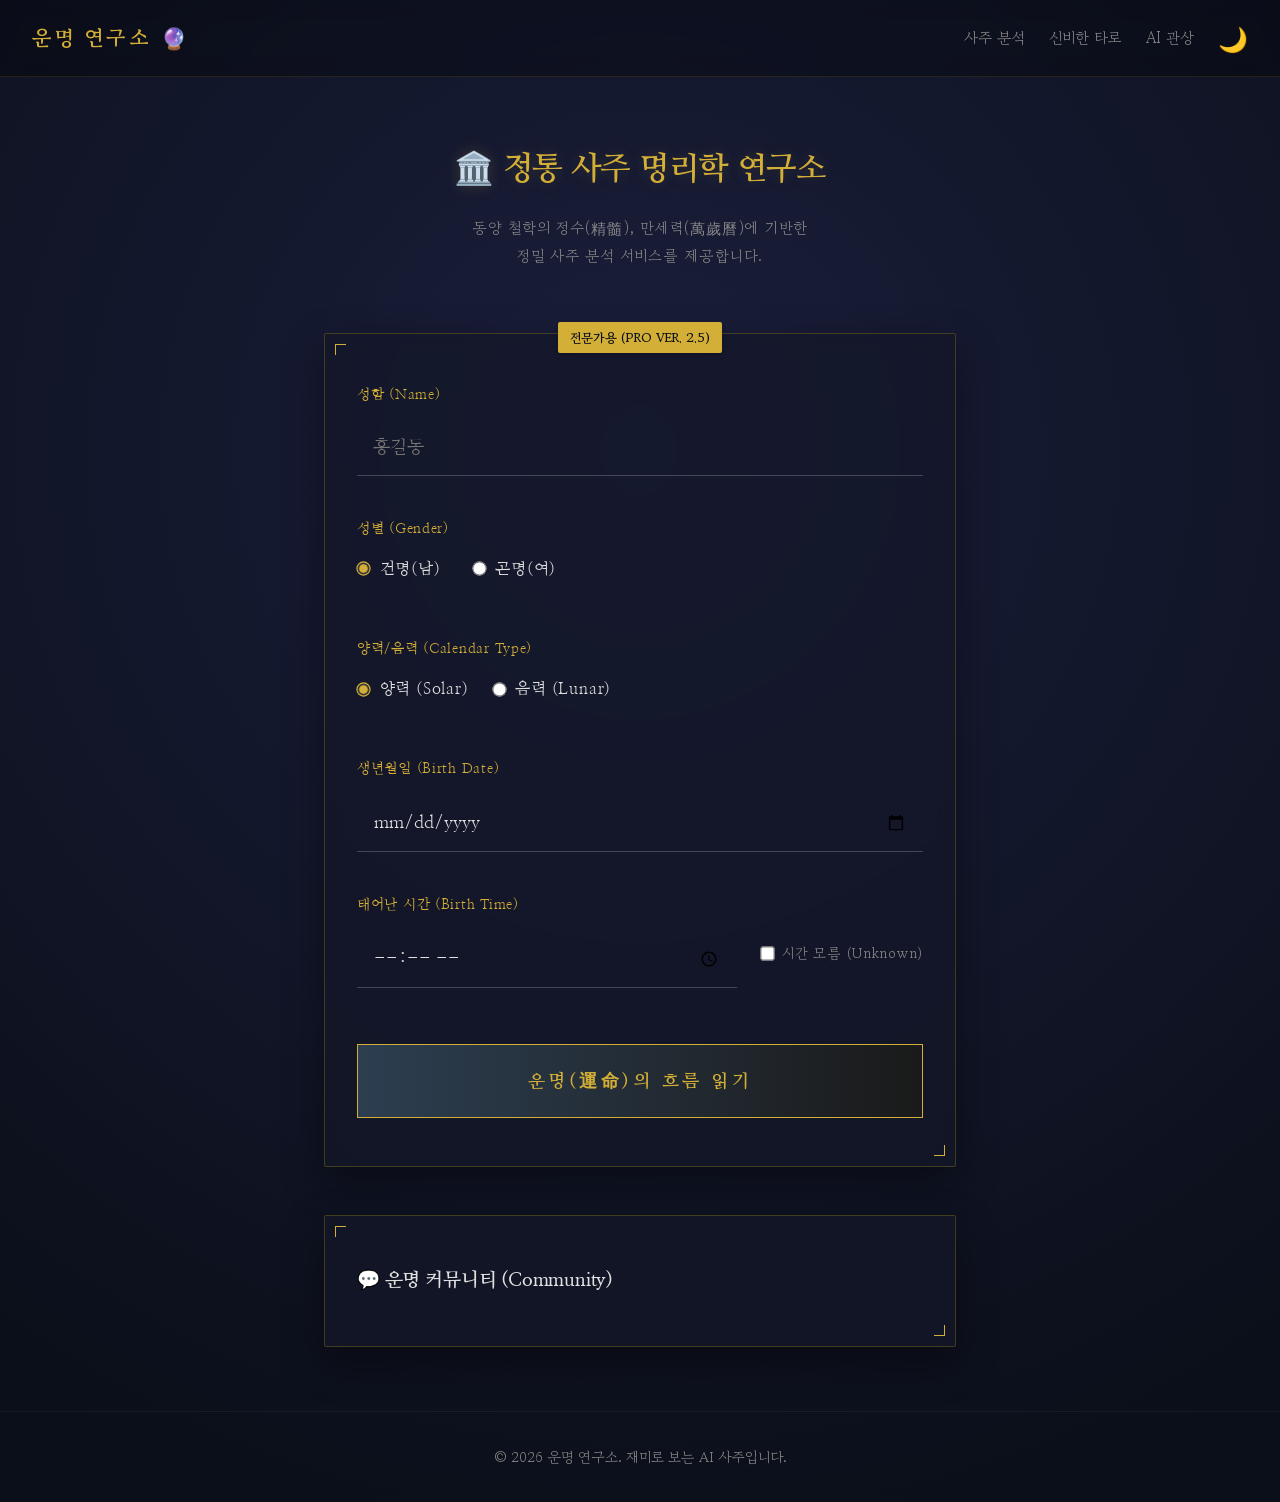
==== commit fa90e287: "Replace mock comments with real Disqus configuration" ====
--- a/index.html
+++ b/index.html
@@ -236,32 +236,28 @@
             <button onclick="location.reload()" class="retry-btn">새로운 명조 분석하기</button>
         </div>
 
-        <!-- Mock Comment Section (Replaces Disqus for Prototype) -->
+        <!-- Disqus Comments -->
         <div class="card comment-section">
             <h3>💬 운명 커뮤니티 (Community)</h3>
-            <div class="comment-list">
-                <div class="comment-item">
-                    <div class="comment-avatar">🐲</div>
-                    <div class="comment-content">
-                        <span class="comment-author">갑진년 대박나자</span>
-                        <p class="comment-text">오행 분석이 정말 소름돋네요.. 제 성격이랑 딱 맞아요! 다들 힘내세요.</p>
-                        <span class="comment-date">방금 전</span>
-                    </div>
-                </div>
-                <div class="comment-item">
-                    <div class="comment-avatar">⭐</div>
-                    <div class="comment-content">
-                        <span class="comment-author">별을 쫓는 자</span>
-                        <p class="comment-text">올해 문서운이 있다고 했는데 진짜 자격증 합격했습니다 ㅠㅠ 감사합니다.</p>
-                        <span class="comment-date">10분 전</span>
-                    </div>
-                </div>
-            </div>
-            <div class="comment-form">
-                <input type="text" placeholder="닉네임" class="comment-input-name">
-                <textarea placeholder="운명에 대한 이야기를 나눠보세요..." class="comment-input-text"></textarea>
-                <button class="comment-submit-btn">댓글 등록</button>
-            </div>
+            <div id="disqus_thread"></div>
+            <script>
+                /**
+                *  RECOMMENDED CONFIGURATION VARIABLES: EDIT AND UNCOMMENT THE SECTION BELOW TO INSERT DYNAMIC VALUES FROM YOUR PLATFORM OR CMS.
+                *  LEARN WHY DEFINING THESE VARIABLES IS IMPORTANT: https://disqus.com/admin/universalcode/#configuration-variables    */
+                /*
+                var disqus_config = function () {
+                this.page.url = PAGE_URL;  // Replace PAGE_URL with your page's canonical URL variable
+                this.page.identifier = PAGE_IDENTIFIER; // Replace PAGE_IDENTIFIER with your page's unique identifier variable
+                };
+                */
+                (function() { // DON'T EDIT BELOW THIS LINE
+                var d = document, s = d.createElement('script');
+                s.src = 'https://product-builder.disqus.com/embed.js';
+                s.setAttribute('data-timestamp', +new Date());
+                (d.head || d.body).appendChild(s);
+                })();
+            </script>
+            <noscript>Please enable JavaScript to view the <a href="https://disqus.com/?ref_noscript">comments powered by Disqus.</a></noscript>
         </div>
     </div>
 
